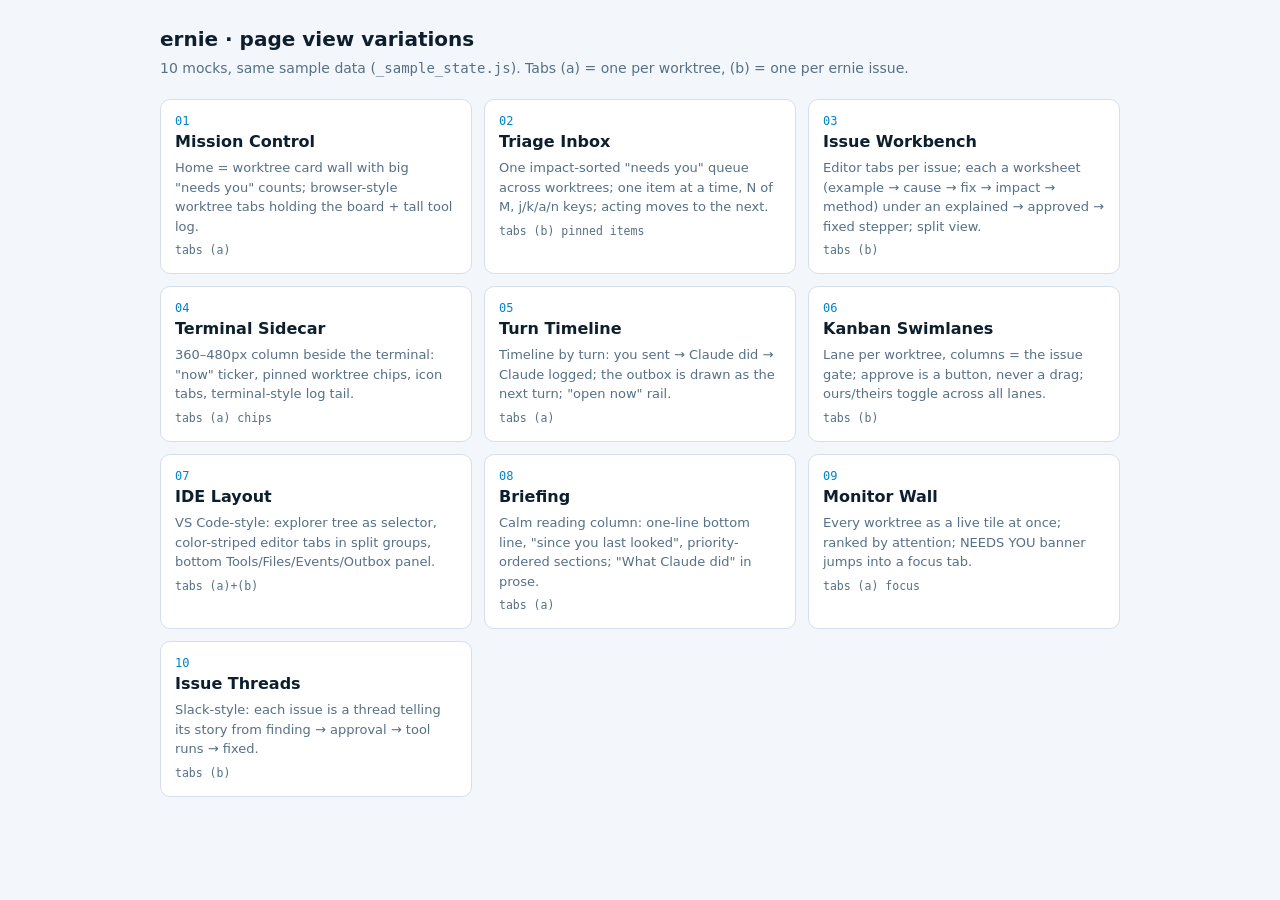
==== .mem/artifacts/ref_ernie_views/index.html @ d58310f3 "docs: add 10 page view variation mocks Co-Authored-By: Claude Opus 5.5 <noreply@anthropic.com>" ====
<!DOCTYPE html>
<html lang="en">
<head>
  <meta charset="utf-8">
  <meta name="viewport" content="width=device-width, initial-scale=1">
  <title>ernie view variations</title>
  <style>
    :root { --bg: #0a1520; --card: #0f1e2c; --text: #d8e6f2; --dim: #8299ae; --accent: #38bdf8; --border: #1c3246; color-scheme: dark; }
    @media (prefers-color-scheme: light) {
      :root:not([data-theme="dark"]) { --bg: #f3f7fb; --card: #fff; --text: #0d1f2e; --dim: #557087; --accent: #0284c7; --border: #d3dfea; color-scheme: light; }
    }
    * { box-sizing: border-box; }
    body { margin: 0; padding: 24px 16px 48px; background: var(--bg); color: var(--text); font: 14px/1.5 system-ui, sans-serif; }
    main { max-width: 960px; margin: 0 auto; }
    h1 { font-size: 20px; margin: 0 0 4px; }
    p.sub { color: var(--dim); margin: 0 0 20px; }
    .grid { display: grid; gap: 12px; grid-template-columns: repeat(auto-fill, minmax(280px, 1fr)); }
    a.card { display: block; padding: 14px; border: 1px solid var(--border); border-radius: 10px; background: var(--card); color: inherit; text-decoration: none; }
    a.card:hover { border-color: var(--accent); }
    .num { font: 12px ui-monospace, monospace; color: var(--accent); }
    .name { font-weight: 700; font-size: 16px; margin: 2px 0 4px; }
    .idea, .tabs { color: var(--dim); font-size: 13px; margin: 0; }
    .tabs { margin-top: 6px; font-family: ui-monospace, monospace; font-size: 11.5px; }
  </style>
</head>
<body>
<main>
  <h1>ernie · page view variations</h1>
  <p class="sub">10 mocks, same sample data (<code>_sample_state.js</code>). Tabs (a) = one per worktree, (b) = one per ernie issue.</p>
  <div class="grid">
    <a class="card" href="01-mission-control.html"><div class="num">01</div><div class="name">Mission Control</div><p class="idea">Home = worktree card wall with big "needs you" counts; browser-style worktree tabs holding the board + tall tool log.</p><p class="tabs">tabs (a)</p></a>
    <a class="card" href="02-triage-inbox.html"><div class="num">02</div><div class="name">Triage Inbox</div><p class="idea">One impact-sorted "needs you" queue across worktrees; one item at a time, N of M, j/k/a/n keys; acting moves to the next.</p><p class="tabs">tabs (b) pinned items</p></a>
    <a class="card" href="03-issue-workbench.html"><div class="num">03</div><div class="name">Issue Workbench</div><p class="idea">Editor tabs per issue; each a worksheet (example → cause → fix → impact → method) under an explained → approved → fixed stepper; split view.</p><p class="tabs">tabs (b)</p></a>
    <a class="card" href="04-terminal-sidecar.html"><div class="num">04</div><div class="name">Terminal Sidecar</div><p class="idea">360–480px column beside the terminal: "now" ticker, pinned worktree chips, icon tabs, terminal-style log tail.</p><p class="tabs">tabs (a) chips</p></a>
    <a class="card" href="05-turn-timeline.html"><div class="num">05</div><div class="name">Turn Timeline</div><p class="idea">Timeline by turn: you sent → Claude did → Claude logged; the outbox is drawn as the next turn; "open now" rail.</p><p class="tabs">tabs (a)</p></a>
    <a class="card" href="06-kanban-swimlanes.html"><div class="num">06</div><div class="name">Kanban Swimlanes</div><p class="idea">Lane per worktree, columns = the issue gate; approve is a button, never a drag; ours/theirs toggle across all lanes.</p><p class="tabs">tabs (b)</p></a>
    <a class="card" href="07-ide-layout.html"><div class="num">07</div><div class="name">IDE Layout</div><p class="idea">VS Code-style: explorer tree as selector, color-striped editor tabs in split groups, bottom Tools/Files/Events/Outbox panel.</p><p class="tabs">tabs (a)+(b)</p></a>
    <a class="card" href="08-briefing.html"><div class="num">08</div><div class="name">Briefing</div><p class="idea">Calm reading column: one-line bottom line, "since you last looked", priority-ordered sections; "What Claude did" in prose.</p><p class="tabs">tabs (a)</p></a>
    <a class="card" href="09-monitor-wall.html"><div class="num">09</div><div class="name">Monitor Wall</div><p class="idea">Every worktree as a live tile at once; ranked by attention; NEEDS YOU banner jumps into a focus tab.</p><p class="tabs">tabs (a) focus</p></a>
    <a class="card" href="10-issue-threads.html"><div class="num">10</div><div class="name">Issue Threads</div><p class="idea">Slack-style: each issue is a thread telling its story from finding → approval → tool runs → fixed.</p><p class="tabs">tabs (b)</p></a>
  </div>
</main>
</body>
</html>
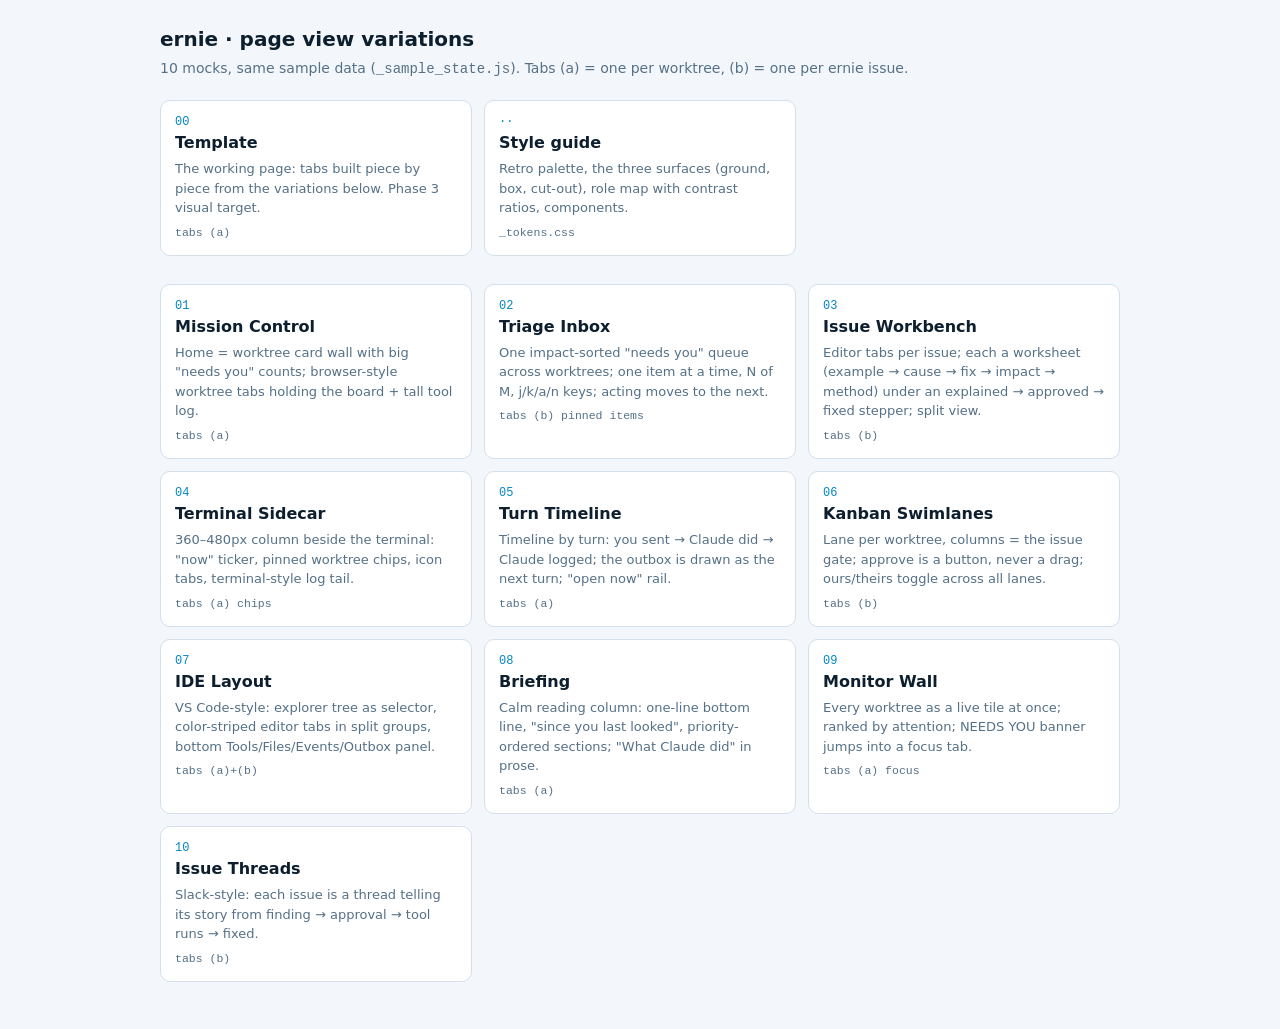
==== commit 8be19d88: "docs: template reading panels on ground, font split, warning-text token Orange boxes now mark only w" ====
--- a/.mem/artifacts/ref_ernie_views/index.html
+++ b/.mem/artifacts/ref_ernie_views/index.html
@@ -27,6 +27,10 @@
 <main>
   <h1>ernie · page view variations</h1>
   <p class="sub">10 mocks, same sample data (<code>_sample_state.js</code>). Tabs (a) = one per worktree, (b) = one per ernie issue.</p>
+  <div class="grid" style="margin-bottom: 28px">
+    <a class="card" href="00-template.html"><div class="num">00</div><div class="name">Template</div><p class="idea">The working page: tabs built piece by piece from the variations below. Phase 3 visual target.</p><p class="tabs">tabs (a)</p></a>
+    <a class="card" href="style-guide.html"><div class="num">··</div><div class="name">Style guide</div><p class="idea">Retro palette, the three surfaces (ground, box, cut-out), role map with contrast ratios, components.</p><p class="tabs">_tokens.css</p></a>
+  </div>
   <div class="grid">
     <a class="card" href="01-mission-control.html"><div class="num">01</div><div class="name">Mission Control</div><p class="idea">Home = worktree card wall with big "needs you" counts; browser-style worktree tabs holding the board + tall tool log.</p><p class="tabs">tabs (a)</p></a>
     <a class="card" href="02-triage-inbox.html"><div class="num">02</div><div class="name">Triage Inbox</div><p class="idea">One impact-sorted "needs you" queue across worktrees; one item at a time, N of M, j/k/a/n keys; acting moves to the next.</p><p class="tabs">tabs (b) pinned items</p></a>
